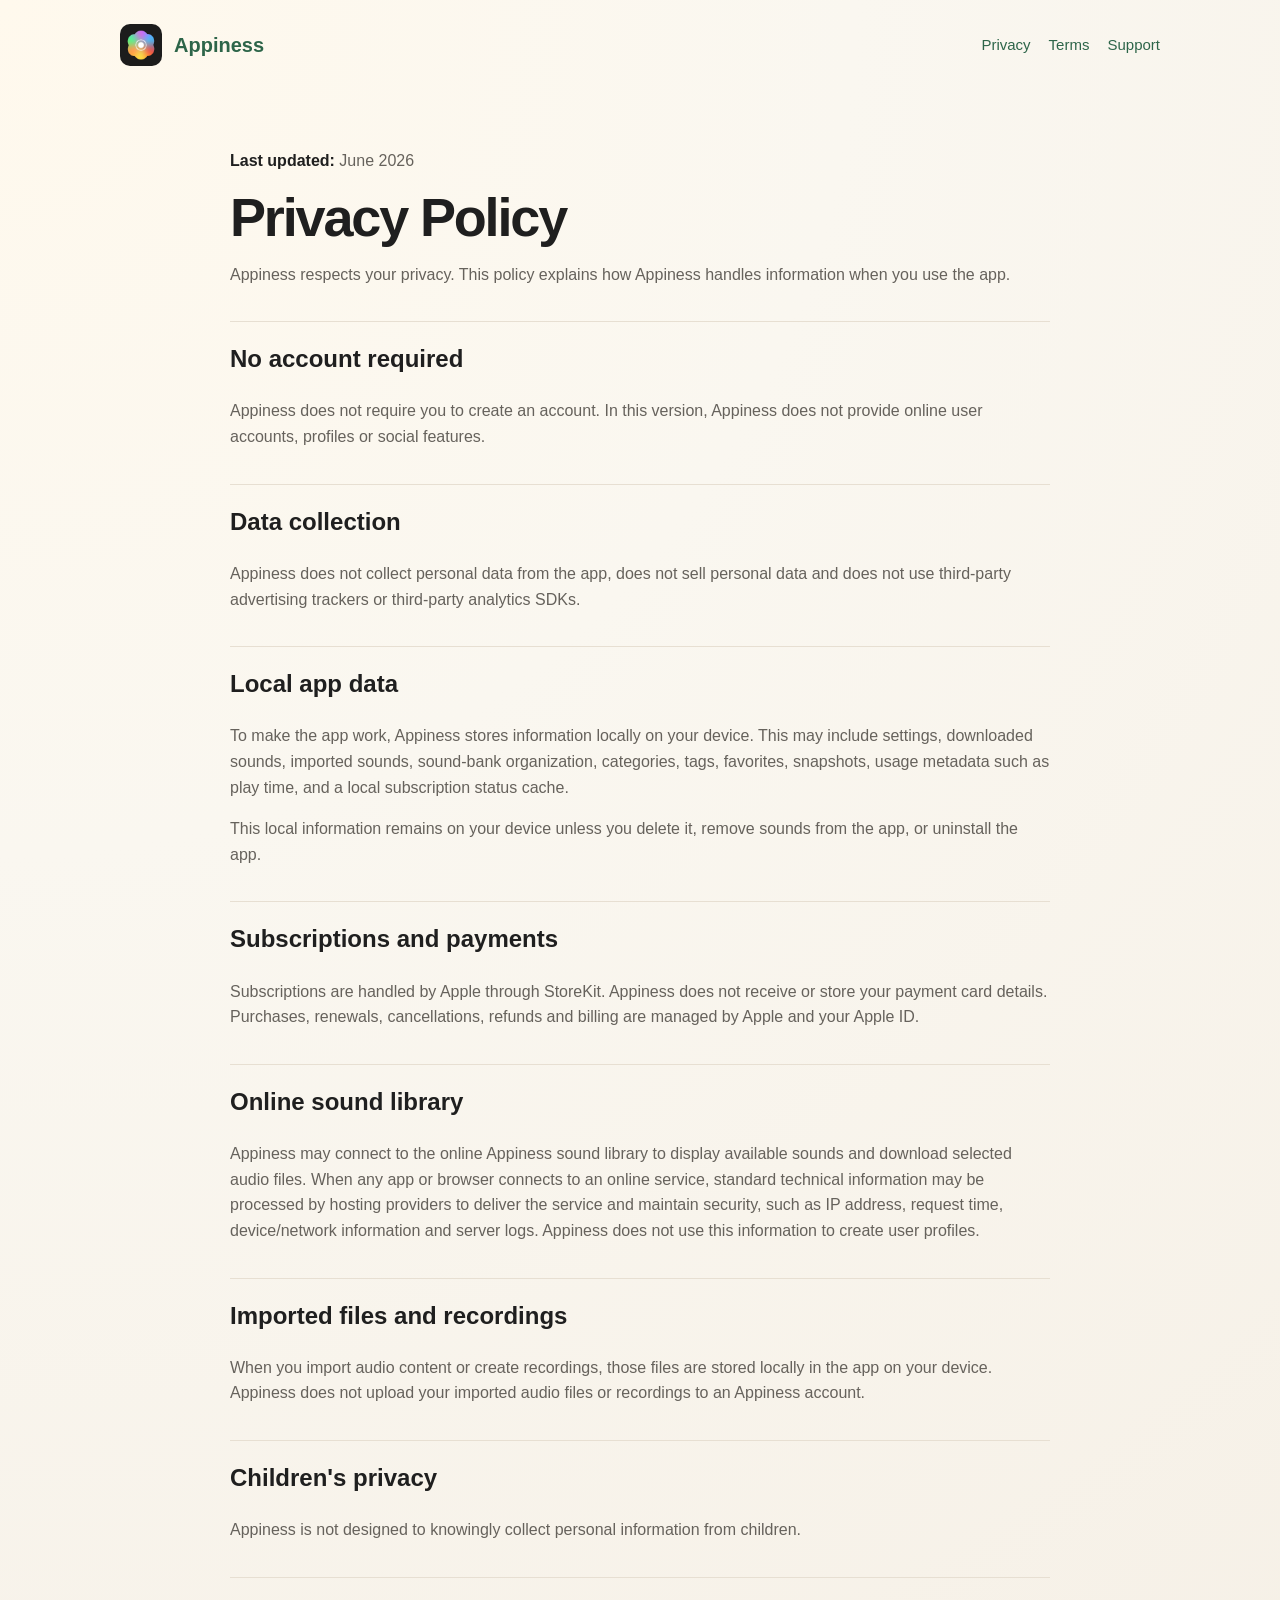
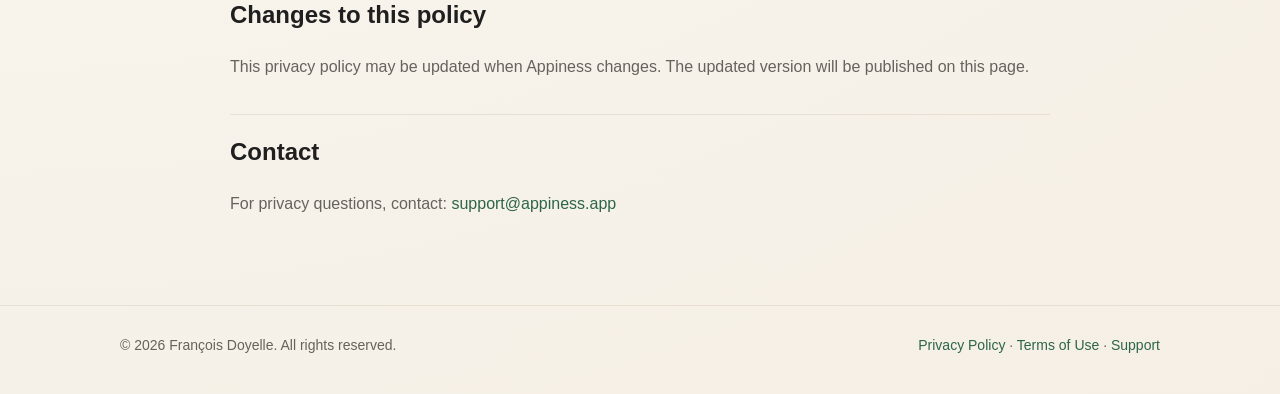
==== privacy.html @ 08629663 "Add files via upload" ====
<!doctype html>
<html lang="en">
<head>
  <meta charset="utf-8">
  <meta name="viewport" content="width=device-width, initial-scale=1">
  <title>Privacy Policy — Appiness</title>
  <meta name="description" content="Privacy Policy for Appiness.">
  <link rel="icon" href="assets/icon.png">
  <link rel="stylesheet" href="styles.css">
</head>
<body>
  <header class="container nav">
    <a class="brand" href="index.html"><img src="assets/icon.png" alt="Appiness icon"> Appiness</a>
    <nav class="nav-links" aria-label="Main navigation">
      <a href="privacy.html">Privacy</a>
      <a href="terms.html">Terms</a>
      <a href="support.html">Support</a>
    </nav>
  </header>

  <main class="container page">
    <p><strong>Last updated:</strong> June 2026</p>
    <h1>Privacy Policy</h1>
    <p>Appiness respects your privacy. This policy explains how Appiness handles information when you use the app.</p>

    <h2>No account required</h2>
    <p>Appiness does not require you to create an account. In this version, Appiness does not provide online user accounts, profiles or social features.</p>

    <h2>Data collection</h2>
    <p>Appiness does not collect personal data from the app, does not sell personal data and does not use third-party advertising trackers or third-party analytics SDKs.</p>

    <h2>Local app data</h2>
    <p>To make the app work, Appiness stores information locally on your device. This may include settings, downloaded sounds, imported sounds, sound-bank organization, categories, tags, favorites, snapshots, usage metadata such as play time, and a local subscription status cache.</p>
    <p>This local information remains on your device unless you delete it, remove sounds from the app, or uninstall the app.</p>

    <h2>Subscriptions and payments</h2>
    <p>Subscriptions are handled by Apple through StoreKit. Appiness does not receive or store your payment card details. Purchases, renewals, cancellations, refunds and billing are managed by Apple and your Apple ID.</p>

    <h2>Online sound library</h2>
    <p>Appiness may connect to the online Appiness sound library to display available sounds and download selected audio files. When any app or browser connects to an online service, standard technical information may be processed by hosting providers to deliver the service and maintain security, such as IP address, request time, device/network information and server logs. Appiness does not use this information to create user profiles.</p>

    <h2>Imported files and recordings</h2>
    <p>When you import audio content or create recordings, those files are stored locally in the app on your device. Appiness does not upload your imported audio files or recordings to an Appiness account.</p>

    <h2>Children's privacy</h2>
    <p>Appiness is not designed to knowingly collect personal information from children.</p>

    <h2>Changes to this policy</h2>
    <p>This privacy policy may be updated when Appiness changes. The updated version will be published on this page.</p>

    <h2>Contact</h2>
    <p>For privacy questions, contact: <a href="mailto:support@appiness.app">support@appiness.app</a></p>
  </main>

  <footer class="footer">
    <div class="container">
      <span>© 2026 François Doyelle. All rights reserved.</span>
      <span><a href="privacy.html">Privacy Policy</a> · <a href="terms.html">Terms of Use</a> · <a href="support.html">Support</a></span>
    </div>
  </footer>
</body>
</html>
---- styles.css ----
:root {
  --bg: #faf7f0;
  --card: #ffffff;
  --text: #1f1f1f;
  --muted: #66625c;
  --line: #e7dfd2;
  --accent: #3f7f5f;
  --accent-dark: #2d6549;
}

* { box-sizing: border-box; }

body {
  margin: 0;
  font-family: -apple-system, BlinkMacSystemFont, "Segoe UI", Roboto, Helvetica, Arial, sans-serif;
  background: radial-gradient(circle at top left, #fff9ed 0%, var(--bg) 36%, #f5efe5 100%);
  color: var(--text);
  line-height: 1.6;
}

a { color: var(--accent-dark); text-decoration: none; }
a:hover { text-decoration: underline; }

.container {
  width: min(1040px, calc(100% - 40px));
  margin: 0 auto;
}

.nav {
  display: flex;
  justify-content: space-between;
  align-items: center;
  padding: 24px 0;
}

.brand {
  display: flex;
  align-items: center;
  gap: 12px;
  font-weight: 700;
  font-size: 20px;
}

.brand img {
  width: 42px;
  height: 42px;
  border-radius: 10px;
}

.nav-links {
  display: flex;
  gap: 18px;
  font-size: 15px;
}

.hero {
  padding: 76px 0 58px;
  display: grid;
  grid-template-columns: 1.1fr 0.9fr;
  gap: 54px;
  align-items: center;
}

.hero h1 {
  font-size: clamp(42px, 7vw, 72px);
  line-height: 0.98;
  margin: 0 0 22px;
  letter-spacing: -0.05em;
}

.hero p {
  font-size: 20px;
  color: var(--muted);
  margin: 0 0 28px;
  max-width: 650px;
}

.hero-card {
  background: rgba(255,255,255,0.72);
  border: 1px solid var(--line);
  border-radius: 32px;
  padding: 34px;
  box-shadow: 0 18px 55px rgba(55, 44, 25, 0.08);
}

.hero-card img {
  width: 120px;
  height: 120px;
  border-radius: 28px;
  display: block;
  margin-bottom: 24px;
}

.button-row { display: flex; flex-wrap: wrap; gap: 12px; }

.button {
  display: inline-flex;
  align-items: center;
  justify-content: center;
  min-height: 46px;
  padding: 0 18px;
  border-radius: 999px;
  background: var(--accent);
  color: #fff;
  font-weight: 650;
}

.button.secondary {
  background: transparent;
  border: 1px solid var(--line);
  color: var(--text);
}

.grid {
  display: grid;
  grid-template-columns: repeat(3, 1fr);
  gap: 18px;
  margin: 24px 0 72px;
}

.card {
  background: rgba(255,255,255,0.74);
  border: 1px solid var(--line);
  border-radius: 22px;
  padding: 24px;
}

.card h3 { margin: 0 0 8px; font-size: 20px; }
.card p { margin: 0; color: var(--muted); }

.page {
  max-width: 820px;
  padding: 42px 0 72px;
}

.page h1 {
  font-size: clamp(36px, 5vw, 54px);
  line-height: 1;
  letter-spacing: -0.04em;
  margin: 16px 0 18px;
}

.page h2 {
  margin-top: 34px;
  padding-top: 18px;
  border-top: 1px solid var(--line);
}

.page p, .page li { color: var(--muted); }
.page strong { color: var(--text); }

.footer {
  border-top: 1px solid var(--line);
  padding: 28px 0 38px;
  color: var(--muted);
  font-size: 14px;
}

.footer .container {
  display: flex;
  justify-content: space-between;
  gap: 18px;
  flex-wrap: wrap;
}

@media (max-width: 760px) {
  .nav { align-items: flex-start; gap: 18px; flex-direction: column; }
  .hero { grid-template-columns: 1fr; padding-top: 38px; }
  .grid { grid-template-columns: 1fr; }
  .hero-card { padding: 24px; }
}
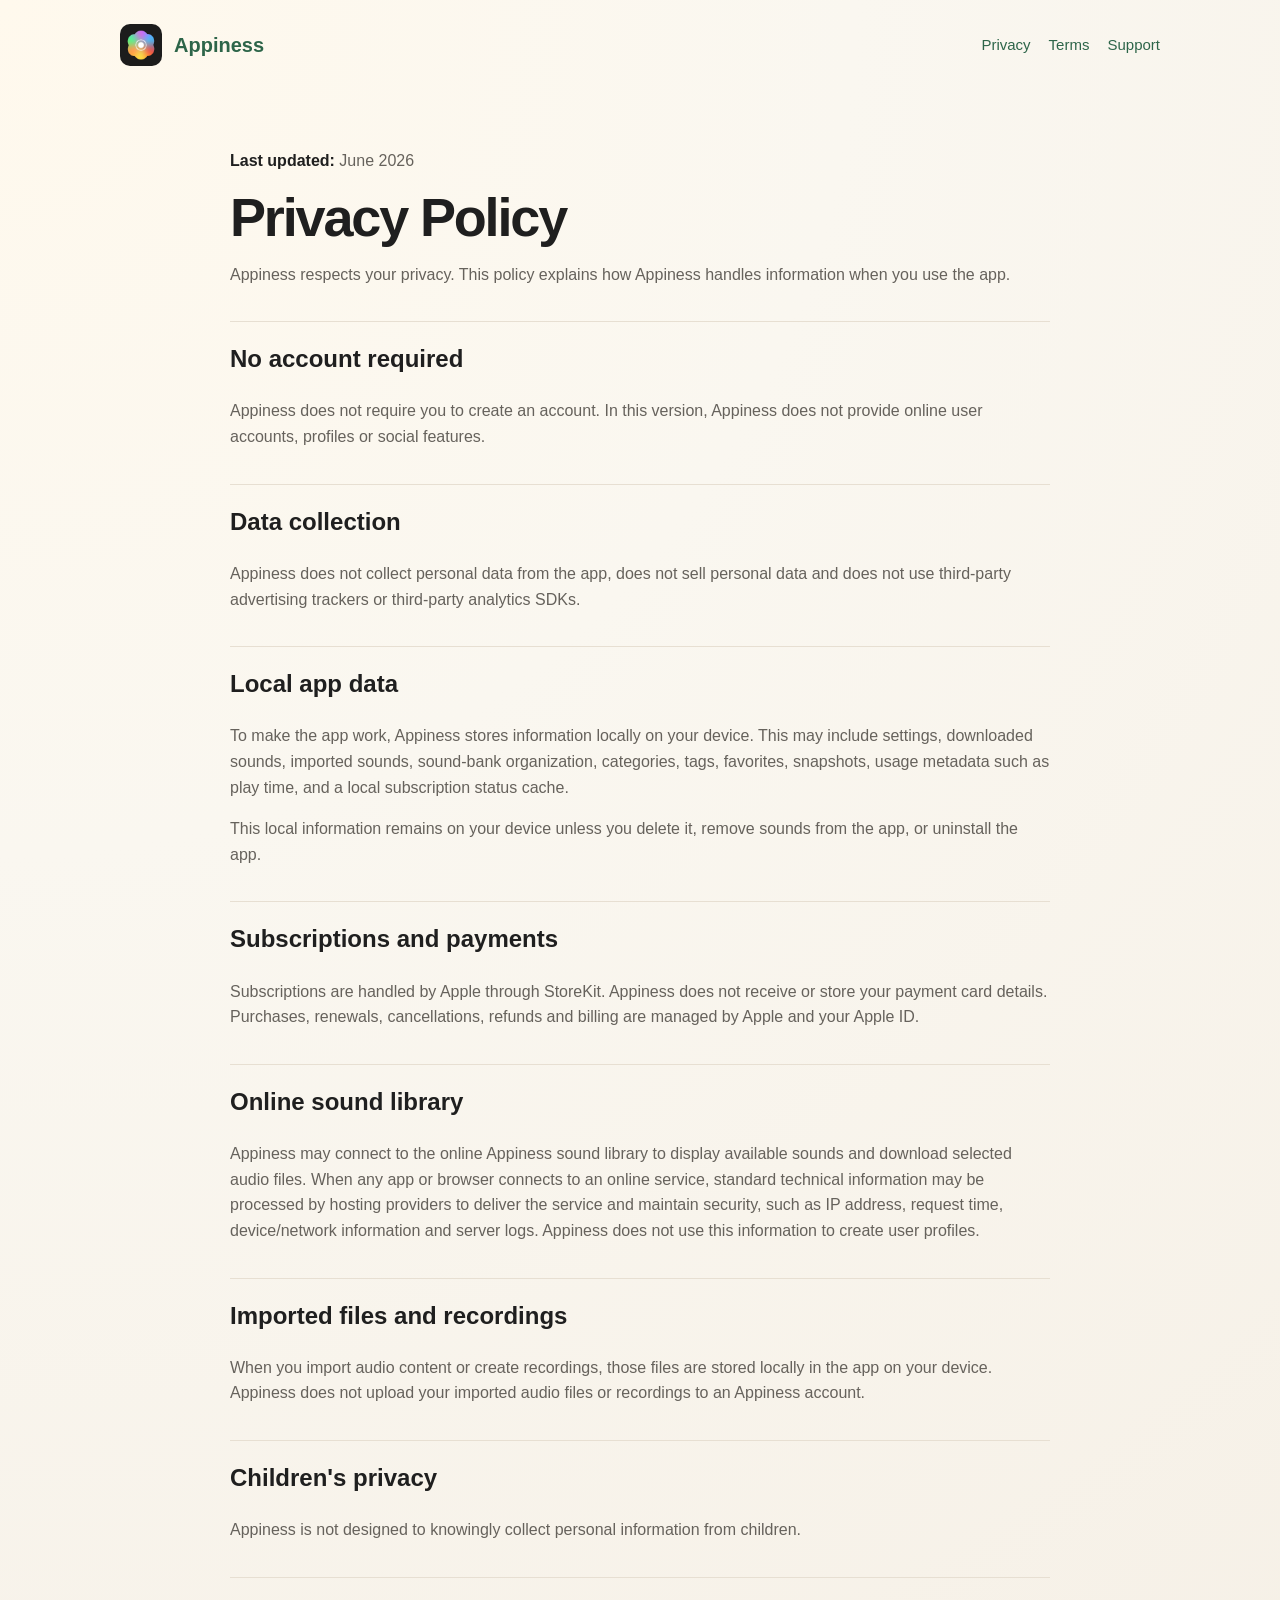
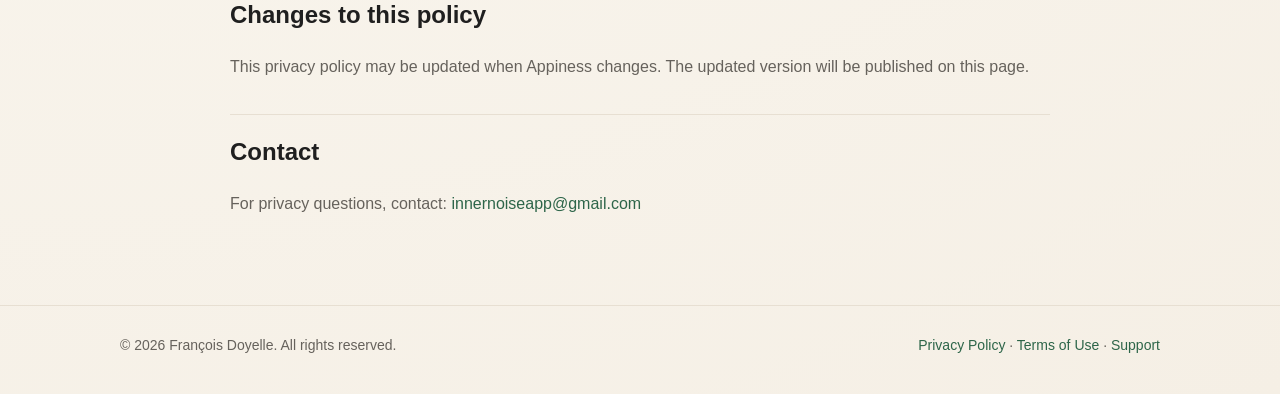
==== commit dd90402f: "Update privacy.html" ====
--- a/privacy.html
+++ b/privacy.html
@@ -49,7 +49,7 @@
     <p>This privacy policy may be updated when Appiness changes. The updated version will be published on this page.</p>
 
     <h2>Contact</h2>
-    <p>For privacy questions, contact: <a href="mailto:support@appiness.app">support@appiness.app</a></p>
+    <p>For privacy questions, contact: <a href="mailto:innernoiseapp@gmail.com">innernoiseapp@gmail.com</a></p>
   </main>
 
   <footer class="footer">
